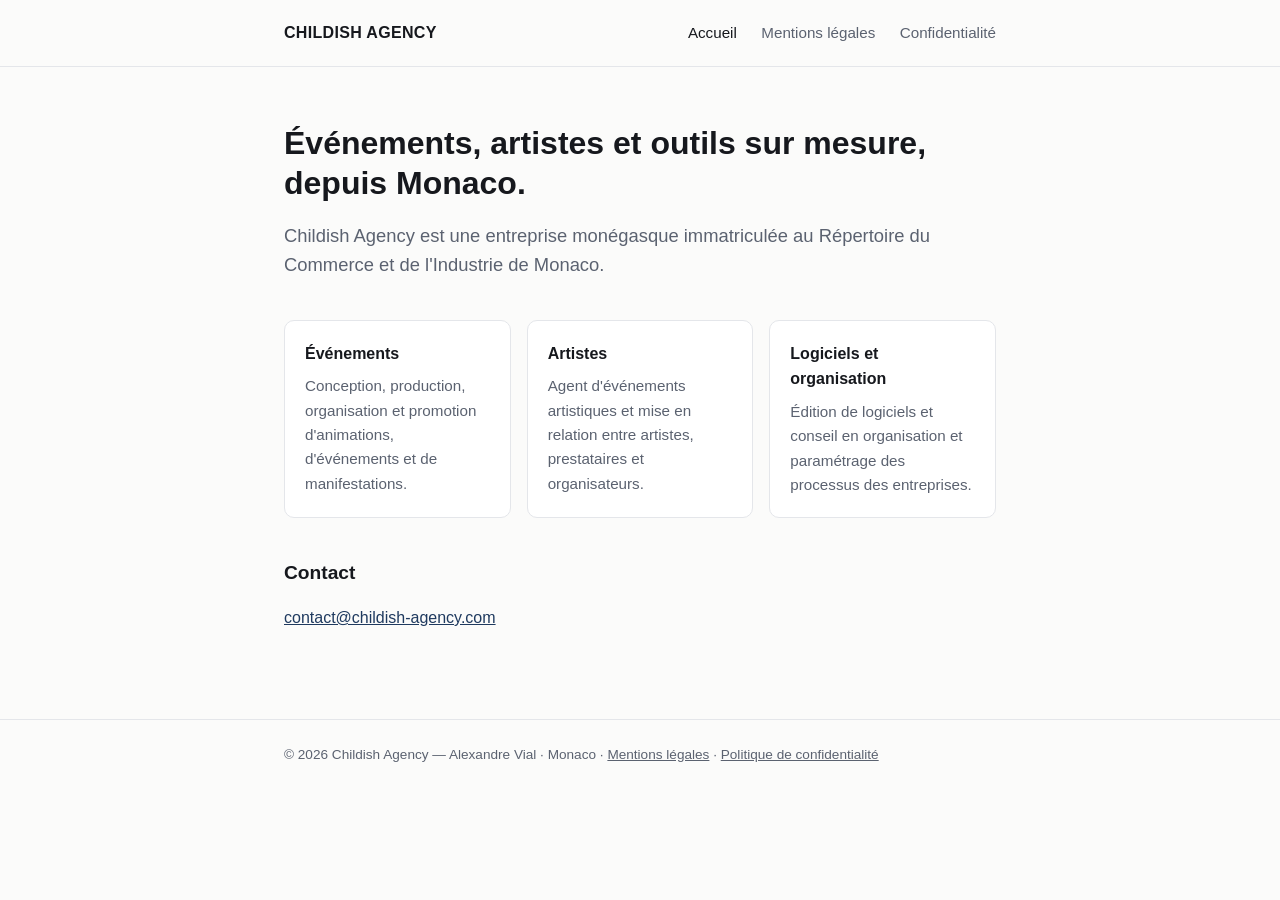
==== index.html @ 38850177 "Initial site v1.0.0: home, legal notice, privacy policy Co-Authored-By: Claude Opus 5.5 <noreply@ant" ====
<!DOCTYPE html>
<!-- © 2026 Alexandre Vial — Childish Agency. Tous droits réservés. v1.0.0 -->
<!-- owner: alexandre-vial / childish-site / 1.0.0 / 7c1d4e9a2b -->
<html lang="fr">
<head>
  <meta charset="utf-8">
  <meta name="viewport" content="width=device-width, initial-scale=1">
  <title>Childish Agency — Monaco</title>
  <meta name="description" content="Childish Agency, Monaco : production et organisation d'événements, mise en relation artistique, édition de logiciels et conseil en organisation.">
  <meta name="author" content="Alexandre Vial">
  <link rel="stylesheet" href="style.css">
</head>
<body>
  <header>
    <div class="wrap">
      <a class="brand" href="/">CHILDISH AGENCY</a>
      <nav>
        <a href="/" aria-current="page">Accueil</a>
        <a href="mentions-legales.html">Mentions légales</a>
        <a href="confidentialite.html">Confidentialité</a>
      </nav>
    </div>
  </header>

  <main>
    <div class="wrap">
      <h1>Événements, artistes et outils sur mesure, depuis Monaco.</h1>
      <p class="lead">Childish Agency est une entreprise monégasque immatriculée au Répertoire du Commerce et de l'Industrie de Monaco.</p>

      <div class="cards">
        <div class="card">
          <h3>Événements</h3>
          <p>Conception, production, organisation et promotion d'animations, d'événements et de manifestations.</p>
        </div>
        <div class="card">
          <h3>Artistes</h3>
          <p>Agent d'événements artistiques et mise en relation entre artistes, prestataires et organisateurs.</p>
        </div>
        <div class="card">
          <h3>Logiciels et organisation</h3>
          <p>Édition de logiciels et conseil en organisation et paramétrage des processus des entreprises.</p>
        </div>
      </div>

      <h2>Contact</h2>
      <p><a href="mailto:contact@childish-agency.com">contact@childish-agency.com</a></p>
    </div>
  </main>

  <footer>
    <div class="wrap">
      © 2026 Childish Agency — Alexandre Vial · Monaco ·
      <a href="mentions-legales.html">Mentions légales</a> ·
      <a href="confidentialite.html">Politique de confidentialité</a>
    </div>
  </footer>
</body>
</html>
---- style.css ----
/* © 2026 Alexandre Vial — Childish Agency. Tous droits réservés. v1.0.0 */
/* owner: alexandre-vial / childish-site / 1.0.0 */
:root {
  --ink: #16181d;
  --muted: #5b6270;
  --line: #e4e6ea;
  --bg: #fbfbfa;
  --accent: #1f3a5f;
}
* { box-sizing: border-box; }
html { -webkit-text-size-adjust: 100%; }
body {
  margin: 0;
  font-family: -apple-system, BlinkMacSystemFont, "Helvetica Neue", Arial, sans-serif;
  color: var(--ink);
  background: var(--bg);
  line-height: 1.6;
}
.wrap { max-width: 760px; margin: 0 auto; padding: 0 24px; }
header { border-bottom: 1px solid var(--line); }
header .wrap { display: flex; justify-content: space-between; align-items: center; padding-top: 20px; padding-bottom: 20px; }
.brand { font-weight: 700; letter-spacing: 0.02em; color: var(--ink); text-decoration: none; }
nav a { color: var(--muted); text-decoration: none; margin-left: 20px; font-size: 0.95rem; }
nav a:hover, nav a[aria-current="page"] { color: var(--ink); }
main { padding: 56px 0 72px; }
h1 { font-size: 2rem; line-height: 1.25; margin: 0 0 16px; }
h2 { font-size: 1.2rem; margin: 40px 0 8px; }
p, li { color: #2b2f36; }
.lead { font-size: 1.15rem; color: var(--muted); margin-bottom: 40px; }
.cards { display: grid; gap: 16px; grid-template-columns: repeat(auto-fit, minmax(210px, 1fr)); }
.card { background: #fff; border: 1px solid var(--line); border-radius: 10px; padding: 20px; }
.card h3 { margin: 0 0 8px; font-size: 1rem; }
.card p { margin: 0; font-size: 0.95rem; color: var(--muted); }
a { color: var(--accent); }
dl { display: grid; grid-template-columns: max-content 1fr; gap: 6px 20px; }
dt { color: var(--muted); }
dd { margin: 0; }
.meta { color: var(--muted); font-size: 0.9rem; }
footer { border-top: 1px solid var(--line); padding: 24px 0; font-size: 0.85rem; color: var(--muted); }
footer a { color: var(--muted); }
@media (max-width: 520px) {
  header .wrap { flex-direction: column; align-items: flex-start; gap: 8px; }
  nav a { margin: 0 16px 0 0; }
  dl { grid-template-columns: 1fr; }
  dt { margin-top: 8px; }
}
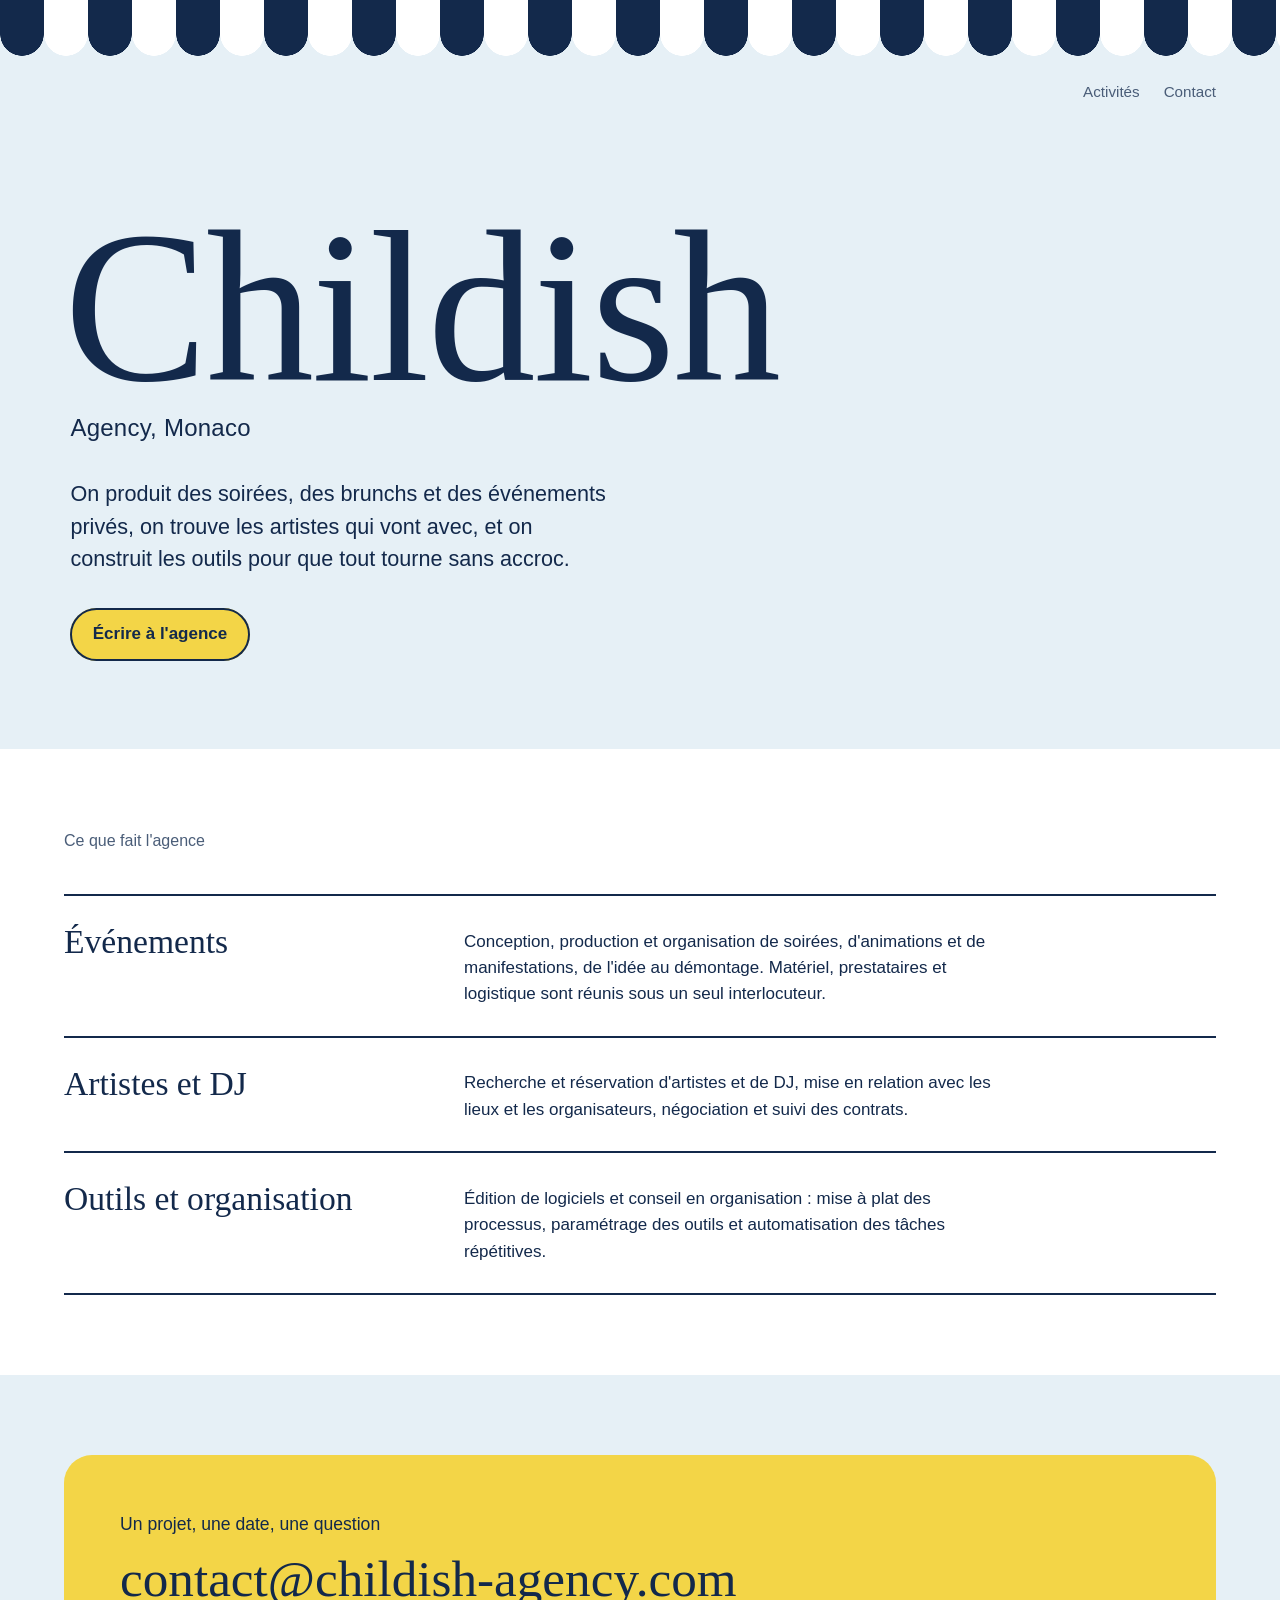
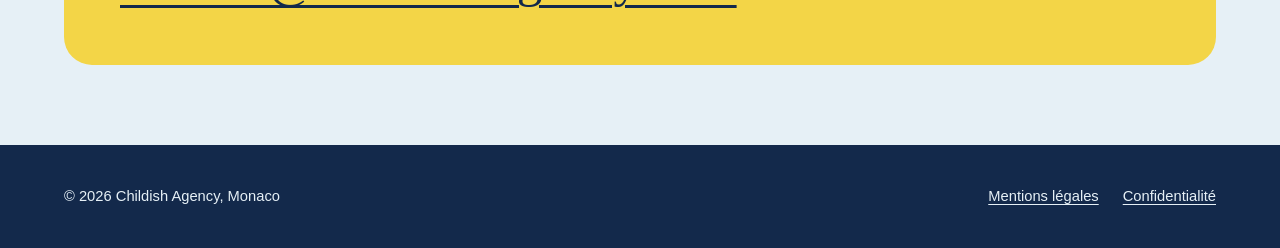
==== commit bece84dc: "Redesign v2.0.0: Riviera awning identity, self-hosted fonts Co-Authored-By: Claude Opus 5.5 <noreply" ====
--- a/index.html
+++ b/index.html
@@ -1,58 +1,72 @@
 <!DOCTYPE html>
-<!-- © 2026 Alexandre Vial — Childish Agency. Tous droits réservés. v1.0.0 -->
-<!-- owner: alexandre-vial / childish-site / 1.0.0 / 7c1d4e9a2b -->
+<!-- © 2026 Alexandre Vial — Childish Agency. Tous droits réservés. v2.0.0 -->
+<!-- owner: alexandre-vial / childish-site / 2.0.0 / 7c1d4e9a2b -->
 <html lang="fr">
 <head>
   <meta charset="utf-8">
   <meta name="viewport" content="width=device-width, initial-scale=1">
-  <title>Childish Agency — Monaco</title>
-  <meta name="description" content="Childish Agency, Monaco : production et organisation d'événements, mise en relation artistique, édition de logiciels et conseil en organisation.">
+  <title>Childish Agency — agence événementielle à Monaco</title>
+  <meta name="description" content="Childish Agency, Monaco : production d'événements, artistes et DJ, et outils sur mesure pour organiser une activité.">
   <meta name="author" content="Alexandre Vial">
+  <meta name="theme-color" content="#13294b">
+  <link rel="preload" href="fonts/shrikhand-latin-400-normal.woff2" as="font" type="font/woff2" crossorigin>
   <link rel="stylesheet" href="style.css">
 </head>
 <body>
-  <header>
+  <div class="awning" aria-hidden="true"></div>
+
+  <header class="wrap site-head">
+    <span></span>
+    <nav aria-label="Navigation principale">
+      <a href="#activites">Activités</a>
+      <a href="#contact">Contact</a>
+    </nav>
+  </header>
+
+  <main>
+    <section class="wrap hero">
+      <h1 class="wordmark">Childish<span class="sub">Agency, Monaco</span></h1>
+      <p>On produit des soirées, des brunchs et des événements privés, on trouve les artistes qui vont avec, et on construit les outils pour que tout tourne sans accroc.</p>
+      <a class="button" href="mailto:contact@childish-agency.com">Écrire à l'agence</a>
+    </section>
+
+    <section class="activities" id="activites" aria-labelledby="activites-titre">
+      <div class="wrap">
+        <h2 id="activites-titre">Ce que fait l'agence</h2>
+
+        <article class="activity">
+          <h3>Événements</h3>
+          <p>Conception, production et organisation de soirées, d'animations et de manifestations, de l'idée au démontage. Matériel, prestataires et logistique sont réunis sous un seul interlocuteur.</p>
+        </article>
+
+        <article class="activity">
+          <h3>Artistes et DJ</h3>
+          <p>Recherche et réservation d'artistes et de DJ, mise en relation avec les lieux et les organisateurs, négociation et suivi des contrats.</p>
+        </article>
+
+        <article class="activity">
+          <h3>Outils et organisation</h3>
+          <p>Édition de logiciels et conseil en organisation : mise à plat des processus, paramétrage des outils et automatisation des tâches répétitives.</p>
+        </article>
+      </div>
+    </section>
+
+    <section class="wrap contact" id="contact" aria-labelledby="contact-titre">
+      <div class="contact-panel">
+        <h2 id="contact-titre">Un projet, une date, une question</h2>
+        <a href="mailto:contact@childish-agency.com">contact@childish-agency.com</a>
+      </div>
+    </section>
+  </main>
+
+  <footer class="site-foot">
     <div class="wrap">
-      <a class="brand" href="/">CHILDISH AGENCY</a>
-      <nav>
-        <a href="/" aria-current="page">Accueil</a>
+      <p>© 2026 Childish Agency, Monaco</p>
+      <nav aria-label="Informations légales">
         <a href="mentions-legales.html">Mentions légales</a>
         <a href="confidentialite.html">Confidentialité</a>
       </nav>
     </div>
-  </header>
-
-  <main>
-    <div class="wrap">
-      <h1>Événements, artistes et outils sur mesure, depuis Monaco.</h1>
-      <p class="lead">Childish Agency est une entreprise monégasque immatriculée au Répertoire du Commerce et de l'Industrie de Monaco.</p>
-
-      <div class="cards">
-        <div class="card">
-          <h3>Événements</h3>
-          <p>Conception, production, organisation et promotion d'animations, d'événements et de manifestations.</p>
-        </div>
-        <div class="card">
-          <h3>Artistes</h3>
-          <p>Agent d'événements artistiques et mise en relation entre artistes, prestataires et organisateurs.</p>
-        </div>
-        <div class="card">
-          <h3>Logiciels et organisation</h3>
-          <p>Édition de logiciels et conseil en organisation et paramétrage des processus des entreprises.</p>
-        </div>
-      </div>
-
-      <h2>Contact</h2>
-      <p><a href="mailto:contact@childish-agency.com">contact@childish-agency.com</a></p>
-    </div>
-  </main>
-
-  <footer>
-    <div class="wrap">
-      © 2026 Childish Agency — Alexandre Vial · Monaco ·
-      <a href="mentions-legales.html">Mentions légales</a> ·
-      <a href="confidentialite.html">Politique de confidentialité</a>
-    </div>
   </footer>
 </body>
 </html>
--- a/style.css
+++ b/style.css
@@ -1,46 +1,186 @@
-/* © 2026 Alexandre Vial — Childish Agency. Tous droits réservés. v1.0.0 */
-/* owner: alexandre-vial / childish-site / 1.0.0 */
+/* © 2026 Alexandre Vial — Childish Agency. Tous droits réservés. v2.0.0 */
+/* owner: alexandre-vial / childish-site / 2.0.0 / 7c1d4e9a2b */
+
+@font-face {
+  font-family: "Shrikhand";
+  src: url("fonts/shrikhand-latin-400-normal.woff2") format("woff2");
+  font-weight: 400; font-style: normal; font-display: swap;
+}
+@font-face {
+  font-family: "Schibsted Grotesk";
+  src: url("fonts/schibsted-grotesk-latin-400-normal.woff2") format("woff2");
+  font-weight: 400; font-style: normal; font-display: swap;
+}
+@font-face {
+  font-family: "Schibsted Grotesk";
+  src: url("fonts/schibsted-grotesk-latin-500-normal.woff2") format("woff2");
+  font-weight: 500; font-style: normal; font-display: swap;
+}
+@font-face {
+  font-family: "Schibsted Grotesk";
+  src: url("fonts/schibsted-grotesk-latin-700-normal.woff2") format("woff2");
+  font-weight: 700; font-style: normal; font-display: swap;
+}
+
 :root {
-  --ink: #16181d;
-  --muted: #5b6270;
-  --line: #e4e6ea;
-  --bg: #fbfbfa;
-  --accent: #1f3a5f;
+  --marine: #13294b;   /* ink */
+  --ciel: #e6f0f6;     /* page */
+  --citron: #f3d547;   /* contact, buttons */
+  --blanc: #ffffff;
+  --piscine: #0f7479;  /* links, focus */
+  --brume: #4a5d78;    /* secondary text */
+
+  --display: "Shrikhand", Georgia, serif;
+  --text: "Schibsted Grotesk", -apple-system, "Helvetica Neue", Arial, sans-serif;
+
+  --stripe: 44px;
+  --scallop: 22px;
+  --measure: 34rem;
 }
+
 * { box-sizing: border-box; }
 html { -webkit-text-size-adjust: 100%; }
 body {
   margin: 0;
-  font-family: -apple-system, BlinkMacSystemFont, "Helvetica Neue", Arial, sans-serif;
-  color: var(--ink);
-  background: var(--bg);
-  line-height: 1.6;
+  background: var(--ciel);
+  color: var(--marine);
+  font-family: var(--text);
+  font-size: 1.0625rem;
+  line-height: 1.55;
 }
-.wrap { max-width: 760px; margin: 0 auto; padding: 0 24px; }
-header { border-bottom: 1px solid var(--line); }
-header .wrap { display: flex; justify-content: space-between; align-items: center; padding-top: 20px; padding-bottom: 20px; }
-.brand { font-weight: 700; letter-spacing: 0.02em; color: var(--ink); text-decoration: none; }
-nav a { color: var(--muted); text-decoration: none; margin-left: 20px; font-size: 0.95rem; }
-nav a:hover, nav a[aria-current="page"] { color: var(--ink); }
-main { padding: 56px 0 72px; }
-h1 { font-size: 2rem; line-height: 1.25; margin: 0 0 16px; }
-h2 { font-size: 1.2rem; margin: 40px 0 8px; }
-p, li { color: #2b2f36; }
-.lead { font-size: 1.15rem; color: var(--muted); margin-bottom: 40px; }
-.cards { display: grid; gap: 16px; grid-template-columns: repeat(auto-fit, minmax(210px, 1fr)); }
-.card { background: #fff; border: 1px solid var(--line); border-radius: 10px; padding: 20px; }
-.card h3 { margin: 0 0 8px; font-size: 1rem; }
-.card p { margin: 0; font-size: 0.95rem; color: var(--muted); }
-a { color: var(--accent); }
-dl { display: grid; grid-template-columns: max-content 1fr; gap: 6px 20px; }
-dt { color: var(--muted); }
-dd { margin: 0; }
-.meta { color: var(--muted); font-size: 0.9rem; }
-footer { border-top: 1px solid var(--line); padding: 24px 0; font-size: 0.85rem; color: var(--muted); }
-footer a { color: var(--muted); }
-@media (max-width: 520px) {
-  header .wrap { flex-direction: column; align-items: flex-start; gap: 8px; }
-  nav a { margin: 0 16px 0 0; }
-  dl { grid-template-columns: 1fr; }
-  dt { margin-top: 8px; }
+a { color: var(--piscine); text-underline-offset: 0.18em; }
+a:hover { color: var(--marine); }
+:focus-visible { outline: 3px solid var(--piscine); outline-offset: 3px; border-radius: 2px; }
+
+.wrap { width: min(72rem, 100% - 3rem); margin-inline: auto; }
+
+/* The awning: the page's one bold element. Navy and white stripes,
+   each ending in a scallop, like a Riviera beach-club valance. */
+.awning {
+  height: calc(var(--scallop) + 34px);
+  background: repeating-linear-gradient(90deg,
+    var(--marine) 0 var(--stripe),
+    var(--blanc) var(--stripe) calc(var(--stripe) * 2));
+  -webkit-mask:
+    linear-gradient(#000 0 0) top / 100% calc(100% - var(--scallop)) no-repeat,
+    radial-gradient(circle at 50% 0, #000 calc(var(--scallop) - 0.5px), transparent var(--scallop))
+      bottom left / var(--stripe) var(--scallop) repeat-x;
+          mask:
+    linear-gradient(#000 0 0) top / 100% calc(100% - var(--scallop)) no-repeat,
+    radial-gradient(circle at 50% 0, #000 calc(var(--scallop) - 0.5px), transparent var(--scallop))
+      bottom left / var(--stripe) var(--scallop) repeat-x;
 }
+.awning--slim { height: calc(var(--scallop) + 10px); }
+
+/* Header */
+.site-head {
+  display: flex; justify-content: space-between; align-items: baseline;
+  gap: 1rem; flex-wrap: wrap;
+  padding-block: 1.5rem 0;
+}
+.site-head .mark {
+  font-family: var(--display); font-size: 1.6rem; line-height: 1;
+  color: var(--marine); text-decoration: none;
+}
+.site-head nav { display: flex; gap: 1.5rem; font-size: 0.95rem; }
+.site-head nav a { color: var(--brume); text-decoration: none; }
+.site-head nav a:hover, .site-head nav a[aria-current="page"] { color: var(--marine); text-decoration: underline; }
+
+/* Home hero */
+.hero { padding-block: clamp(3rem, 9vw, 7rem) clamp(3rem, 7vw, 5.5rem); }
+.wordmark {
+  margin: 0;
+  font-family: var(--display); font-weight: 400;
+  font-size: clamp(4.5rem, 17vw, 13.5rem);
+  line-height: 0.85; letter-spacing: -0.01em;
+  color: var(--marine);
+}
+.wordmark .sub {
+  display: block;
+  margin-top: 0.9rem; margin-left: 0.4rem;
+  font-family: var(--text); font-weight: 500;
+  font-size: clamp(1.1rem, 2.2vw, 1.5rem);
+  letter-spacing: 0.01em; line-height: 1.2;
+}
+.hero p {
+  max-width: var(--measure);
+  margin: 2.25rem 0 0 0.4rem;
+  font-size: clamp(1.15rem, 1.8vw, 1.35rem); line-height: 1.5;
+}
+.button {
+  display: inline-block; margin: 2rem 0 0 0.4rem;
+  padding: 0.85rem 1.4rem;
+  background: var(--citron); color: var(--marine);
+  font-weight: 700; text-decoration: none;
+  border-radius: 999px;
+  box-shadow: inset 0 0 0 2px var(--marine);
+}
+.button:hover { background: var(--marine); color: var(--citron); }
+
+/* Activities: heading left, text right, no cards */
+.activities { background: var(--blanc); padding-block: clamp(3rem, 7vw, 5rem); }
+.activities h2 {
+  margin: 0 0 2.5rem;
+  font-size: 1rem; font-weight: 500; color: var(--brume);
+}
+.activity {
+  display: grid; grid-template-columns: minmax(12rem, 22rem) minmax(0, var(--measure));
+  gap: 0.5rem 3rem; padding-block: 1.75rem;
+  border-top: 2px solid var(--marine);
+}
+.activity:last-child { border-bottom: 2px solid var(--marine); }
+.activity h3 {
+  margin: 0;
+  font-family: var(--display); font-weight: 400;
+  font-size: clamp(1.6rem, 3vw, 2.1rem); line-height: 1.1;
+}
+.activity p { margin: 0.3rem 0 0; }
+
+/* Contact */
+.contact { padding-block: clamp(3rem, 7vw, 5rem); }
+.contact-panel {
+  background: var(--citron);
+  border-radius: 28px;
+  padding: clamp(2rem, 5vw, 3.5rem);
+}
+.contact-panel h2 { margin: 0 0 0.75rem; font-size: 1.1rem; font-weight: 500; }
+.contact-panel a {
+  font-family: var(--display); color: var(--marine);
+  font-size: clamp(1.5rem, 4.6vw, 3.2rem); line-height: 1.15;
+  text-decoration-thickness: 3px; overflow-wrap: anywhere;
+}
+.contact-panel p { margin: 1rem 0 0; max-width: var(--measure); }
+
+/* Inner pages */
+.page { padding-block: clamp(2.5rem, 6vw, 4.5rem) 4rem; }
+.page h1 {
+  margin: 0 0 1.5rem;
+  font-family: var(--display); font-weight: 400;
+  font-size: clamp(2.4rem, 6vw, 3.6rem); line-height: 1.05;
+}
+.page .intro { font-size: 1.2rem; max-width: var(--measure); }
+.prose { max-width: var(--measure); }
+.prose h2 { margin: 2.5rem 0 0.5rem; font-size: 1.25rem; font-weight: 700; }
+.prose h3 { margin: 1.75rem 0 0.4rem; font-size: 1.05rem; font-weight: 700; }
+.prose ul { padding-left: 1.2rem; }
+.prose li { margin-bottom: 0.35rem; }
+.facts { display: grid; grid-template-columns: max-content 1fr; gap: 0.45rem 1.75rem; margin: 0; }
+.facts dt { color: var(--brume); }
+.facts dd { margin: 0; }
+.version { margin-top: 3rem; color: var(--brume); font-size: 0.9rem; }
+
+/* Footer */
+.site-foot { background: var(--marine); color: var(--ciel); padding-block: 2.5rem; font-size: 0.92rem; }
+.site-foot .wrap { display: flex; justify-content: space-between; gap: 1rem 2rem; flex-wrap: wrap; }
+.site-foot p { margin: 0; }
+.site-foot nav { display: flex; gap: 1.5rem; }
+.site-foot a { color: var(--ciel); }
+.site-foot a:hover { color: var(--citron); }
+.site-foot :focus-visible { outline-color: var(--citron); }
+
+@media (max-width: 720px) {
+  :root { --stripe: 32px; --scallop: 16px; }
+  .activity { grid-template-columns: 1fr; }
+  .facts { grid-template-columns: 1fr; gap: 0.1rem; }
+  .facts dt { margin-top: 0.75rem; }
+}
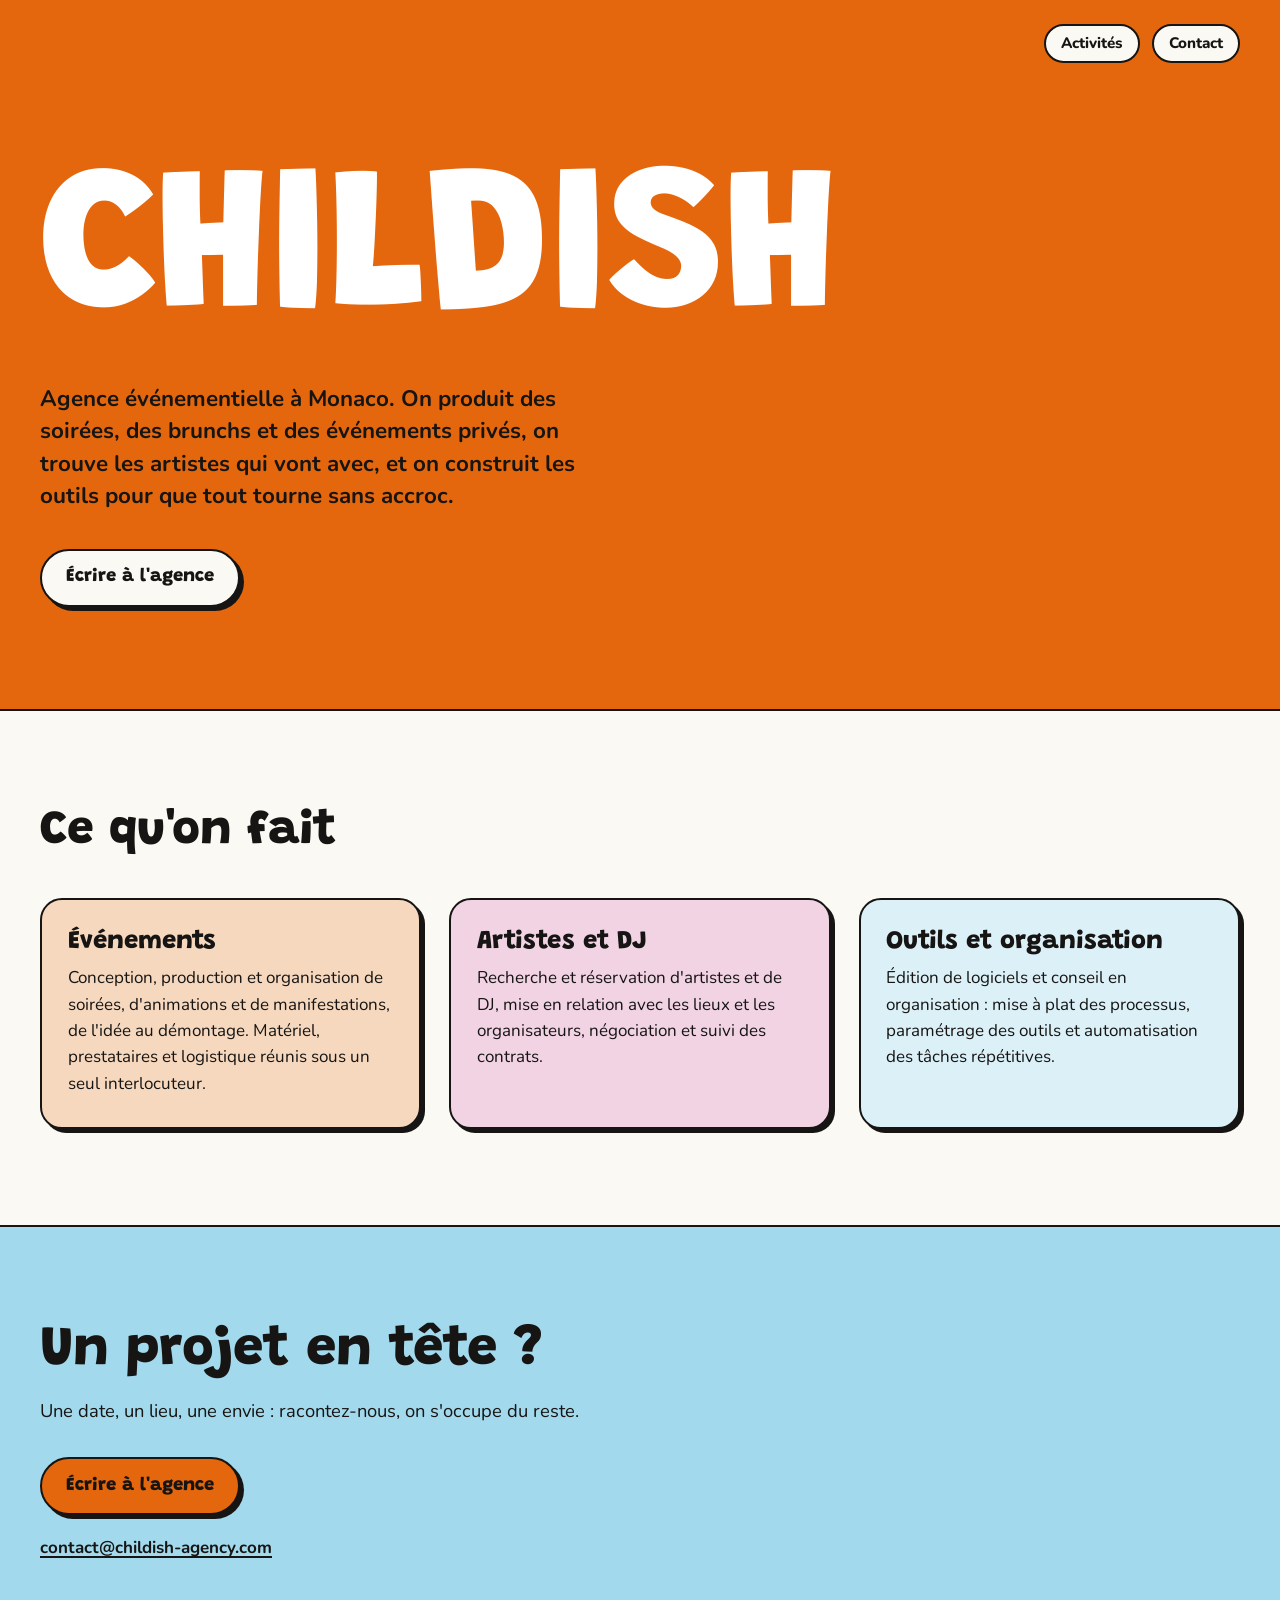
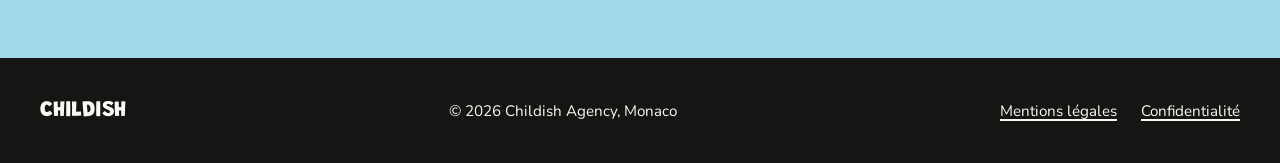
==== commit 14ec03ed: "v3.0.0: apply CHILDISH design system (charte colours, Grandstander/Nunito, sticker style) Co-Authore" ====
--- a/index.html
+++ b/index.html
@@ -1,6 +1,6 @@
 <!DOCTYPE html>
-<!-- © 2026 Alexandre Vial — Childish Agency. Tous droits réservés. v2.0.0 -->
-<!-- owner: alexandre-vial / childish-site / 2.0.0 / 7c1d4e9a2b -->
+<!-- © 2026 Alexandre Vial — Childish Agency. Tous droits réservés. v3.0.0 -->
+<!-- owner: alexandre-vial / childish-site / 3.0.0 / 7c1d4e9a2b -->
 <html lang="fr">
 <head>
   <meta charset="utf-8">
@@ -8,59 +8,59 @@
   <title>Childish Agency — agence événementielle à Monaco</title>
   <meta name="description" content="Childish Agency, Monaco : production d'événements, artistes et DJ, et outils sur mesure pour organiser une activité.">
   <meta name="author" content="Alexandre Vial">
-  <meta name="theme-color" content="#13294b">
-  <link rel="preload" href="fonts/shrikhand-latin-400-normal.woff2" as="font" type="font/woff2" crossorigin>
+  <meta name="theme-color" content="#e4670d">
+  <link rel="preload" href="fonts/grandstander-latin-800-normal.woff2" as="font" type="font/woff2" crossorigin>
   <link rel="stylesheet" href="style.css">
 </head>
 <body>
-  <div class="awning" aria-hidden="true"></div>
+  <div class="hero-band">
+    <header class="wrap site-head">
+      <span></span>
+      <nav aria-label="Navigation principale">
+        <a href="#activites">Activités</a>
+        <a href="#contact">Contact</a>
+      </nav>
+    </header>
 
-  <header class="wrap site-head">
-    <span></span>
-    <nav aria-label="Navigation principale">
-      <a href="#activites">Activités</a>
-      <a href="#contact">Contact</a>
-    </nav>
-  </header>
+    <section class="wrap hero">
+      <h1><span class="wordmark">Childish</span></h1>
+      <p>Agence événementielle à Monaco. On produit des soirées, des brunchs et des événements privés, on trouve les artistes qui vont avec, et on construit les outils pour que tout tourne sans accroc.</p>
+      <a class="button" href="mailto:contact@childish-agency.com">Écrire à l'agence</a>
+    </section>
+  </div>
 
   <main>
-    <section class="wrap hero">
-      <h1 class="wordmark">Childish<span class="sub">Agency, Monaco</span></h1>
-      <p>On produit des soirées, des brunchs et des événements privés, on trouve les artistes qui vont avec, et on construit les outils pour que tout tourne sans accroc.</p>
-      <a class="button" href="mailto:contact@childish-agency.com">Écrire à l'agence</a>
+    <section class="wrap activities" id="activites" aria-labelledby="activites-titre">
+      <h2 class="section-title" id="activites-titre">Ce qu'on fait</h2>
+      <ul class="cards">
+        <li class="card card--orange">
+          <h3>Événements</h3>
+          <p>Conception, production et organisation de soirées, d'animations et de manifestations, de l'idée au démontage. Matériel, prestataires et logistique réunis sous un seul interlocuteur.</p>
+        </li>
+        <li class="card card--rose">
+          <h3>Artistes et DJ</h3>
+          <p>Recherche et réservation d'artistes et de DJ, mise en relation avec les lieux et les organisateurs, négociation et suivi des contrats.</p>
+        </li>
+        <li class="card card--blue">
+          <h3>Outils et organisation</h3>
+          <p>Édition de logiciels et conseil en organisation : mise à plat des processus, paramétrage des outils et automatisation des tâches répétitives.</p>
+        </li>
+      </ul>
     </section>
 
-    <section class="activities" id="activites" aria-labelledby="activites-titre">
-      <div class="wrap">
-        <h2 id="activites-titre">Ce que fait l'agence</h2>
-
-        <article class="activity">
-          <h3>Événements</h3>
-          <p>Conception, production et organisation de soirées, d'animations et de manifestations, de l'idée au démontage. Matériel, prestataires et logistique sont réunis sous un seul interlocuteur.</p>
-        </article>
-
-        <article class="activity">
-          <h3>Artistes et DJ</h3>
-          <p>Recherche et réservation d'artistes et de DJ, mise en relation avec les lieux et les organisateurs, négociation et suivi des contrats.</p>
-        </article>
-
-        <article class="activity">
-          <h3>Outils et organisation</h3>
-          <p>Édition de logiciels et conseil en organisation : mise à plat des processus, paramétrage des outils et automatisation des tâches répétitives.</p>
-        </article>
-      </div>
-    </section>
-
-    <section class="wrap contact" id="contact" aria-labelledby="contact-titre">
-      <div class="contact-panel">
-        <h2 id="contact-titre">Un projet, une date, une question</h2>
-        <a href="mailto:contact@childish-agency.com">contact@childish-agency.com</a>
-      </div>
-    </section>
+    <div class="contact-band">
+      <section class="wrap contact" id="contact" aria-labelledby="contact-titre">
+        <h2 id="contact-titre">Un projet en tête ?</h2>
+        <p>Une date, un lieu, une envie : racontez-nous, on s'occupe du reste.</p>
+        <a class="button" href="mailto:contact@childish-agency.com">Écrire à l'agence</a>
+        <a class="address" href="mailto:contact@childish-agency.com">contact@childish-agency.com</a>
+      </section>
+    </div>
   </main>
 
   <footer class="site-foot">
     <div class="wrap">
+      <span class="wordmark" aria-hidden="true">Childish</span>
       <p>© 2026 Childish Agency, Monaco</p>
       <nav aria-label="Informations légales">
         <a href="mentions-legales.html">Mentions légales</a>
--- a/style.css
+++ b/style.css
@@ -1,186 +1,186 @@
-/* © 2026 Alexandre Vial — Childish Agency. Tous droits réservés. v2.0.0 */
-/* owner: alexandre-vial / childish-site / 2.0.0 / 7c1d4e9a2b */
+/* © 2026 Alexandre Vial — Childish Agency. Tous droits réservés. v3.0.0 */
+/* owner: alexandre-vial / childish-site / 3.0.0 / 7c1d4e9a2b */
+/* Tokens from the CHILDISH Design System (charte graphique). Fonts self-hosted. */
 
-@font-face {
-  font-family: "Shrikhand";
-  src: url("fonts/shrikhand-latin-400-normal.woff2") format("woff2");
-  font-weight: 400; font-style: normal; font-display: swap;
-}
-@font-face {
-  font-family: "Schibsted Grotesk";
-  src: url("fonts/schibsted-grotesk-latin-400-normal.woff2") format("woff2");
-  font-weight: 400; font-style: normal; font-display: swap;
-}
-@font-face {
-  font-family: "Schibsted Grotesk";
-  src: url("fonts/schibsted-grotesk-latin-500-normal.woff2") format("woff2");
-  font-weight: 500; font-style: normal; font-display: swap;
-}
-@font-face {
-  font-family: "Schibsted Grotesk";
-  src: url("fonts/schibsted-grotesk-latin-700-normal.woff2") format("woff2");
-  font-weight: 700; font-style: normal; font-display: swap;
-}
+@font-face { font-family: "Grandstander"; src: url("fonts/grandstander-latin-700-normal.woff2") format("woff2"); font-weight: 700; font-display: swap; }
+@font-face { font-family: "Grandstander"; src: url("fonts/grandstander-latin-800-normal.woff2") format("woff2"); font-weight: 800; font-display: swap; }
+@font-face { font-family: "Nunito"; src: url("fonts/nunito-latin-400-normal.woff2") format("woff2"); font-weight: 400; font-display: swap; }
+@font-face { font-family: "Nunito"; src: url("fonts/nunito-latin-700-normal.woff2") format("woff2"); font-weight: 700; font-display: swap; }
+@font-face { font-family: "Nunito"; src: url("fonts/nunito-latin-800-normal.woff2") format("woff2"); font-weight: 800; font-display: swap; }
 
 :root {
-  --marine: #13294b;   /* ink */
-  --ciel: #e6f0f6;     /* page */
-  --citron: #f3d547;   /* contact, buttons */
-  --blanc: #ffffff;
-  --piscine: #0f7479;  /* links, focus */
-  --brume: #4a5d78;    /* secondary text */
+  /* Charte graphique */
+  --c-beige: #d1cdc2;
+  --c-blue: #a2d9ed;
+  --c-rose: #da7eb2;
+  --c-orange: #e4670d;
+  /* Ink & paper */
+  --c-ink: #161513;
+  --c-ink-soft: #4a4640;
+  --c-paper: #fbf9f4;
+  --c-white: #ffffff;
+  /* Tints */
+  --c-orange-tint: #f6d8bf;
+  --c-rose-tint: #f1d3e4;
+  --c-blue-tint: #dcf0f8;
+  --c-beige-tint: #e8e5dd;
 
-  --display: "Shrikhand", Georgia, serif;
-  --text: "Schibsted Grotesk", -apple-system, "Helvetica Neue", Arial, sans-serif;
+  --font-display: "Grandstander", "Comic Sans MS", system-ui, sans-serif;
+  --font-text: "Nunito", system-ui, -apple-system, sans-serif;
 
-  --stripe: 44px;
-  --scallop: 22px;
-  --measure: 34rem;
+  --radius-md: 14px;
+  --radius-lg: 22px;
+  --radius-xl: 32px;
+  --radius-pill: 999px;
+  --border: 2.5px solid var(--c-ink);
+  --shadow-sticker: 4px 4px 0 var(--c-ink);
+  --shadow-sticker-lg: 6px 6px 0 var(--c-ink);
+  --shadow-pressed: 1px 1px 0 var(--c-ink);
+  --ease-out: cubic-bezier(.22,.61,.36,1);
+
+  --container: 1200px;
+  --measure: 36rem;
 }
 
 * { box-sizing: border-box; }
 html { -webkit-text-size-adjust: 100%; }
 body {
   margin: 0;
-  background: var(--ciel);
-  color: var(--marine);
-  font-family: var(--text);
+  background: var(--c-paper);
+  color: var(--c-ink);
+  font-family: var(--font-text);
   font-size: 1.0625rem;
   line-height: 1.55;
 }
-a { color: var(--piscine); text-underline-offset: 0.18em; }
-a:hover { color: var(--marine); }
-:focus-visible { outline: 3px solid var(--piscine); outline-offset: 3px; border-radius: 2px; }
+a { color: var(--c-ink); text-decoration-thickness: 2px; text-underline-offset: 0.18em; }
+a:hover { text-decoration-color: var(--c-orange); }
+:focus-visible { outline: 3px solid var(--c-ink); outline-offset: 3px; border-radius: 6px; }
 
-.wrap { width: min(72rem, 100% - 3rem); margin-inline: auto; }
+.wrap { width: min(var(--container), 100% - 3rem); margin-inline: auto; }
 
-/* The awning: the page's one bold element. Navy and white stripes,
-   each ending in a scallop, like a Riviera beach-club valance. */
-.awning {
-  height: calc(var(--scallop) + 34px);
-  background: repeating-linear-gradient(90deg,
-    var(--marine) 0 var(--stripe),
-    var(--blanc) var(--stripe) calc(var(--stripe) * 2));
-  -webkit-mask:
-    linear-gradient(#000 0 0) top / 100% calc(100% - var(--scallop)) no-repeat,
-    radial-gradient(circle at 50% 0, #000 calc(var(--scallop) - 0.5px), transparent var(--scallop))
-      bottom left / var(--stripe) var(--scallop) repeat-x;
-          mask:
-    linear-gradient(#000 0 0) top / 100% calc(100% - var(--scallop)) no-repeat,
-    radial-gradient(circle at 50% 0, #000 calc(var(--scallop) - 0.5px), transparent var(--scallop))
-      bottom left / var(--stripe) var(--scallop) repeat-x;
+/* Wordmark: always all caps */
+.wordmark {
+  font-family: var(--font-display); font-weight: 800;
+  text-transform: uppercase; letter-spacing: -0.01em; line-height: 0.9;
+  color: var(--c-white); text-decoration: none;
 }
-.awning--slim { height: calc(var(--scallop) + 10px); }
+.wordmark img { display: block; width: 100%; height: auto; }
 
-/* Header */
+/* Header bar, sits on the orange */
 .site-head {
-  display: flex; justify-content: space-between; align-items: baseline;
-  gap: 1rem; flex-wrap: wrap;
-  padding-block: 1.5rem 0;
+  display: flex; justify-content: space-between; align-items: center;
+  gap: 1rem; flex-wrap: wrap; padding-block: 1.5rem;
 }
-.site-head .mark {
-  font-family: var(--display); font-size: 1.6rem; line-height: 1;
-  color: var(--marine); text-decoration: none;
+.site-head .wordmark { font-size: 1.6rem; }
+.site-head nav { display: flex; gap: 0.75rem; flex-wrap: wrap; }
+.site-head nav a {
+  font-weight: 800; font-size: 0.95rem; text-decoration: none;
+  color: var(--c-ink); background: var(--c-paper);
+  border: var(--border); border-radius: var(--radius-pill);
+  padding: 0.35rem 0.95rem;
 }
-.site-head nav { display: flex; gap: 1.5rem; font-size: 0.95rem; }
-.site-head nav a { color: var(--brume); text-decoration: none; }
-.site-head nav a:hover, .site-head nav a[aria-current="page"] { color: var(--marine); text-decoration: underline; }
+.site-head nav a[aria-current="page"] { background: var(--c-ink); color: var(--c-paper); }
 
-/* Home hero */
-.hero { padding-block: clamp(3rem, 9vw, 7rem) clamp(3rem, 7vw, 5.5rem); }
-.wordmark {
-  margin: 0;
-  font-family: var(--display); font-weight: 400;
-  font-size: clamp(4.5rem, 17vw, 13.5rem);
-  line-height: 0.85; letter-spacing: -0.01em;
-  color: var(--marine);
-}
-.wordmark .sub {
-  display: block;
-  margin-top: 0.9rem; margin-left: 0.4rem;
-  font-family: var(--text); font-weight: 500;
-  font-size: clamp(1.1rem, 2.2vw, 1.5rem);
-  letter-spacing: 0.01em; line-height: 1.2;
-}
+/* Orange owns the hero */
+.hero-band { background: var(--c-orange); border-bottom: var(--border); }
+.hero { padding-block: clamp(2rem, 6vw, 5rem) clamp(3.5rem, 8vw, 6.5rem); }
+.hero h1 { margin: 0; }
+.hero .wordmark { display: block; font-size: clamp(4.25rem, 16.5vw, 13rem); }
 .hero p {
   max-width: var(--measure);
-  margin: 2.25rem 0 0 0.4rem;
-  font-size: clamp(1.15rem, 1.8vw, 1.35rem); line-height: 1.5;
+  margin: 2rem 0 0;
+  font-size: clamp(1.15rem, 1.9vw, 1.4rem); font-weight: 700; line-height: 1.45;
 }
+
+/* Sticker button */
 .button {
-  display: inline-block; margin: 2rem 0 0 0.4rem;
-  padding: 0.85rem 1.4rem;
-  background: var(--citron); color: var(--marine);
-  font-weight: 700; text-decoration: none;
-  border-radius: 999px;
-  box-shadow: inset 0 0 0 2px var(--marine);
+  display: inline-block;
+  font-family: var(--font-display); font-weight: 800; font-size: 1.15rem;
+  color: var(--c-ink); text-decoration: none;
+  background: var(--c-paper);
+  border: var(--border); border-radius: var(--radius-pill);
+  padding: 0.8rem 1.5rem;
+  box-shadow: var(--shadow-sticker);
+  transition: transform 120ms var(--ease-out), box-shadow 120ms var(--ease-out);
 }
-.button:hover { background: var(--marine); color: var(--citron); }
+.button:hover { transform: translate(-1px, -1px); box-shadow: var(--shadow-sticker-lg); }
+.button:active { transform: translate(3px, 3px); box-shadow: var(--shadow-pressed); }
+.hero .button { margin-top: 2.25rem; }
 
-/* Activities: heading left, text right, no cards */
-.activities { background: var(--blanc); padding-block: clamp(3rem, 7vw, 5rem); }
-.activities h2 {
+/* Activities: three sticker cards on paper */
+.activities { padding-block: clamp(3.5rem, 8vw, 6rem); }
+.section-title {
   margin: 0 0 2.5rem;
-  font-size: 1rem; font-weight: 500; color: var(--brume);
+  font-family: var(--font-display); font-weight: 800;
+  font-size: clamp(2rem, 4.5vw, 3rem); line-height: 1.05;
 }
-.activity {
-  display: grid; grid-template-columns: minmax(12rem, 22rem) minmax(0, var(--measure));
-  gap: 0.5rem 3rem; padding-block: 1.75rem;
-  border-top: 2px solid var(--marine);
+.cards {
+  display: grid; gap: 1.75rem;
+  grid-template-columns: repeat(auto-fit, minmax(16rem, 1fr));
+  list-style: none; margin: 0; padding: 0;
 }
-.activity:last-child { border-bottom: 2px solid var(--marine); }
-.activity h3 {
-  margin: 0;
-  font-family: var(--display); font-weight: 400;
-  font-size: clamp(1.6rem, 3vw, 2.1rem); line-height: 1.1;
+.card {
+  background: var(--c-white);
+  border: var(--border); border-radius: var(--radius-lg);
+  box-shadow: var(--shadow-sticker);
+  padding: 1.75rem 1.6rem 1.9rem;
 }
-.activity p { margin: 0.3rem 0 0; }
+.card--orange { background: var(--c-orange-tint); }
+.card--rose { background: var(--c-rose-tint); }
+.card--blue { background: var(--c-blue-tint); }
+.card h3 {
+  margin: 0 0 0.6rem;
+  font-family: var(--font-display); font-weight: 800;
+  font-size: 1.6rem; line-height: 1.1;
+}
+.card p { margin: 0; }
 
-/* Contact */
-.contact { padding-block: clamp(3rem, 7vw, 5rem); }
-.contact-panel {
-  background: var(--citron);
-  border-radius: 28px;
-  padding: clamp(2rem, 5vw, 3.5rem);
-}
-.contact-panel h2 { margin: 0 0 0.75rem; font-size: 1.1rem; font-weight: 500; }
-.contact-panel a {
-  font-family: var(--display); color: var(--marine);
-  font-size: clamp(1.5rem, 4.6vw, 3.2rem); line-height: 1.15;
-  text-decoration-thickness: 3px; overflow-wrap: anywhere;
-}
-.contact-panel p { margin: 1rem 0 0; max-width: var(--measure); }
+/* Contact: blue owns this block */
+.contact-band { background: var(--c-blue); border-block: var(--border); }
+.contact { padding-block: clamp(3.5rem, 8vw, 6rem); }
+.contact h2 { margin: 0 0 1rem; font-family: var(--font-display); font-weight: 800; font-size: clamp(2rem, 5vw, 3.4rem); line-height: 1.05; }
+.contact p { margin: 0 0 2rem; max-width: var(--measure); font-size: 1.15rem; }
+.contact .button { background: var(--c-orange); }
+.contact .address { display: block; margin-top: 1.25rem; font-weight: 700; }
 
 /* Inner pages */
-.page { padding-block: clamp(2.5rem, 6vw, 4.5rem) 4rem; }
+.page-band { background: var(--c-orange); border-bottom: var(--border); }
+.page { padding-block: clamp(2.5rem, 6vw, 4rem) 4.5rem; }
 .page h1 {
   margin: 0 0 1.5rem;
-  font-family: var(--display); font-weight: 400;
-  font-size: clamp(2.4rem, 6vw, 3.6rem); line-height: 1.05;
+  font-family: var(--font-display); font-weight: 800;
+  font-size: clamp(2.4rem, 6vw, 3.5rem); line-height: 1.05;
 }
-.page .intro { font-size: 1.2rem; max-width: var(--measure); }
+.page .intro { font-size: 1.2rem; font-weight: 700; max-width: var(--measure); }
 .prose { max-width: var(--measure); }
-.prose h2 { margin: 2.5rem 0 0.5rem; font-size: 1.25rem; font-weight: 700; }
-.prose h3 { margin: 1.75rem 0 0.4rem; font-size: 1.05rem; font-weight: 700; }
+.prose h2 { margin: 2.5rem 0 0.5rem; font-family: var(--font-display); font-weight: 800; font-size: 1.45rem; }
+.prose h3 { margin: 1.75rem 0 0.4rem; font-size: 1.05rem; font-weight: 800; }
 .prose ul { padding-left: 1.2rem; }
 .prose li { margin-bottom: 0.35rem; }
-.facts { display: grid; grid-template-columns: max-content 1fr; gap: 0.45rem 1.75rem; margin: 0; }
-.facts dt { color: var(--brume); }
-.facts dd { margin: 0; }
-.version { margin-top: 3rem; color: var(--brume); font-size: 0.9rem; }
+.facts {
+  display: grid; grid-template-columns: max-content 1fr; gap: 0.5rem 1.75rem; margin: 0;
+  background: var(--c-white); border: var(--border); border-radius: var(--radius-lg);
+  box-shadow: var(--shadow-sticker); padding: 1.4rem 1.6rem;
+}
+.facts dt { color: var(--c-ink-soft); }
+.facts dd { margin: 0; font-weight: 700; }
+.version { margin-top: 3rem; color: var(--c-ink-soft); font-size: 0.9rem; }
 
 /* Footer */
-.site-foot { background: var(--marine); color: var(--ciel); padding-block: 2.5rem; font-size: 0.92rem; }
-.site-foot .wrap { display: flex; justify-content: space-between; gap: 1rem 2rem; flex-wrap: wrap; }
+.site-foot { background: var(--c-ink); color: var(--c-paper); padding-block: 2.5rem; font-size: 0.95rem; }
+.site-foot .wrap { display: flex; justify-content: space-between; align-items: center; gap: 1rem 2rem; flex-wrap: wrap; }
 .site-foot p { margin: 0; }
+.site-foot .wordmark { font-size: 1.4rem; color: var(--c-paper); }
 .site-foot nav { display: flex; gap: 1.5rem; }
-.site-foot a { color: var(--ciel); }
-.site-foot a:hover { color: var(--citron); }
-.site-foot :focus-visible { outline-color: var(--citron); }
+.site-foot a { color: var(--c-paper); }
+.site-foot a:hover { text-decoration-color: var(--c-orange); }
+.site-foot :focus-visible { outline-color: var(--c-paper); }
 
-@media (max-width: 720px) {
-  :root { --stripe: 32px; --scallop: 16px; }
-  .activity { grid-template-columns: 1fr; }
+@media (max-width: 640px) {
   .facts { grid-template-columns: 1fr; gap: 0.1rem; }
   .facts dt { margin-top: 0.75rem; }
 }
+@media (prefers-reduced-motion: reduce) {
+  .button { transition: none; }
+  .button:hover, .button:active { transform: none; }
+}
